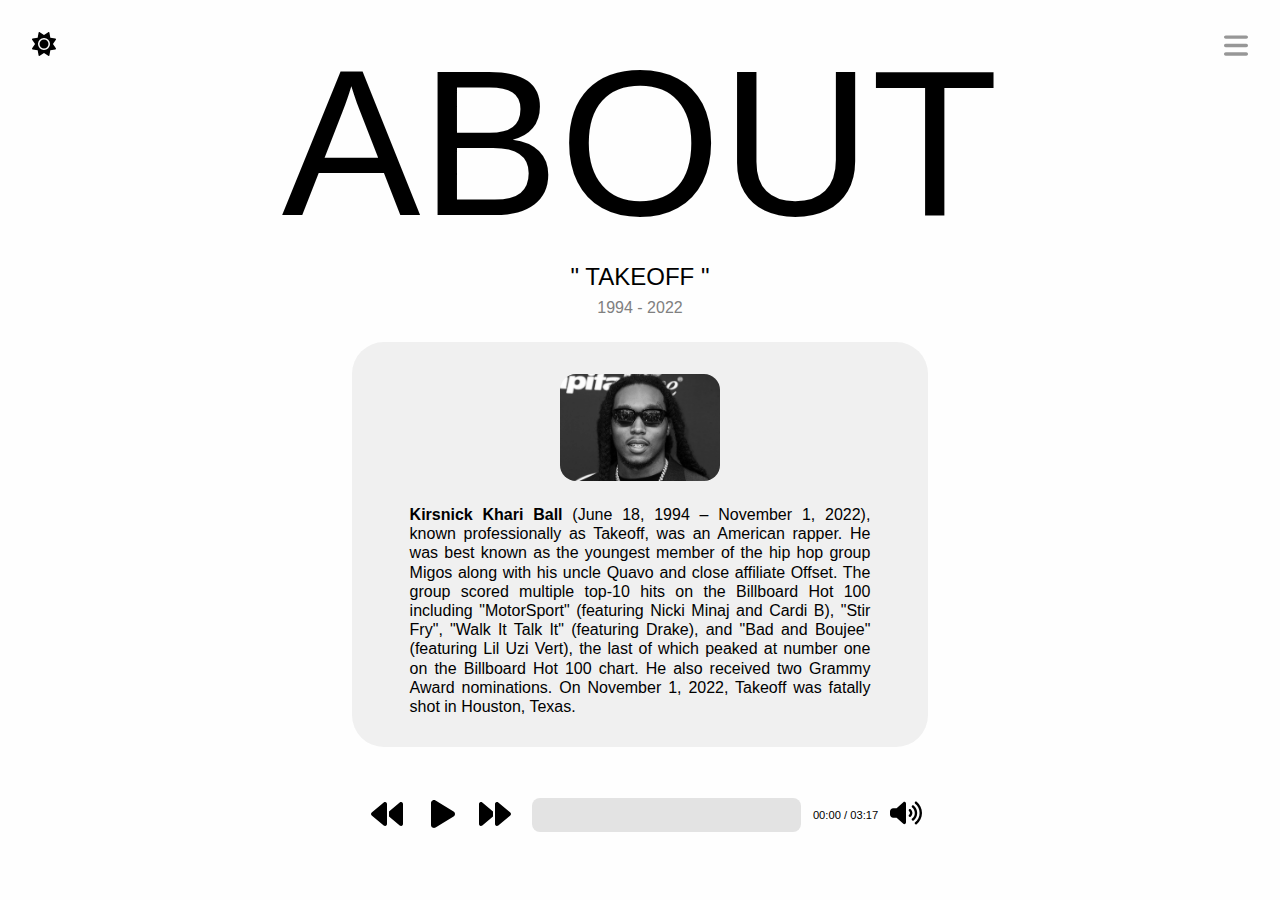
==== about-artist.html @ b3fb80c7 "About Page 90perc done!" ====
<!DOCTYPE html>
<html lang="en">
<head>
    <meta charset="UTF-8">
    <meta name="viewport" content="width=device-width, initial-scale=1.0">
    <title>TAKEOFF</title>
    <link rel="stylesheet" href="css/main.css">
    <link rel="icon" href="images/rocket-solid.svg">
</head>
<body>
    <div id="overlay">

        <div id="close">
            <img id="close-black" src="images/xmark-solid.svg" alt="">
            <img id="close-white" src="images/xmark-solid-white.svg" alt="" style="display: none;">
        </div>

        <div id="navigate">
            
            <ul>
                <a href="index.html"><li>HOME</li></a>
                <a href="about-artist.html"><li>ABOUT ARTIST</li></a>
                <li>RELATED ARTISTS</li>
                <li>MUSIC VIDEOS</li>
                <li>ALBUMS</li>
                
            </ul>
            <div id="icons">
                <img id="instagram-black" src="images/instagram.svg" alt="">
                <img id="instagram-white" src="images/instagram-white.svg" alt="" style="display: none;">
                <img id="twitter-black" src="images/x-twitter.svg" alt="">
                <img id="twitter-white" src="images/x-twitter-white.svg" alt="" style="display: none;">
                <img id="youtube-black" src="images/youtube.svg" alt="">
                <img id="youtube-white" src="images/youtube-white.svg" alt="" style="display: none;">
            </div>
        </div>


    </div>
    <div id="container">


    <div class="conditions">
        <div id="night-day">
            <img src="images/sun-solid.svg" alt="">
        </div>
    

        <div id="menu">
            <img id="menu-black" src="images/bars-solid.svg" alt="">
            <img id="menu-white" src="images/bars-solid-white.svg" alt="" style="display: none;">
        </div>

</div>

    <nav>
        
    <header>ABOUT</header>
    <p class="songName" >" TAKEOFF "</p>
    <p style="font-size: 1rem; padding-top: 0.5rem; color: gray;" >1994 - 2022</p>
</nav>

    <main>
        <div id="content-about">
    <div id="top-content">
        <img src="images/take.png" alt="">
        <p> <strong>Kirsnick Khari Ball</strong> (June 18, 1994 – November 1, 2022), known professionally as Takeoff, was an American rapper. He was best known as the youngest member 
            of the hip hop group Migos along with his uncle Quavo and close affiliate Offset. The group scored multiple top-10 hits on the Billboard Hot 100 including "MotorSport" (featuring Nicki Minaj and Cardi B), "Stir Fry", "Walk It Talk It" (featuring Drake), and "Bad and Boujee" (featuring Lil Uzi Vert), the last of which peaked at number one on the Billboard Hot 100 chart. He also received two Grammy Award nominations. On November 1, 2022, Takeoff was fatally shot in Houston, Texas.</p>
    </div>
        </div>
        <div id="playstore">
            <img id="backwards" src="images/backward-solid.svg" alt="">
            <img id="playbutton" src="images/play-solid.svg" alt="">
            <img id="fastforward" src="images/forward-solid.svg" alt="">
            <span id="trackLength">
                <div id="progressBar"></div>
            </span>
            <span id="time">00:00 / 03:17</span>
            <audio id="audio" src="audio/Takeoff-Casper-(HiphopKit.com).mp3"></audio>

            <div id="volume-control">
            <img id="volume-icon" class="volume-icon" src="images/volume-high-solid.svg" alt="Volume">
            <img id="mute-icon"  class="volume-icon" src="images/volume-xmark-solid.svg" alt="Mute" style="display: none;">
            <img id="volume-icon-white" class="volume-icon-white" src="images/volume-high-solid-white.svg" alt="Volume" style="display: none;">
            <img id="mute-icon-white"  class="volume-icon-white" src="images/volume-xmark-solid-white.svg" alt="Mute" style="display: none;">
            
            <input type="range" id="volume" name="volume" min="0" max="1" step="0.01" class="vertical-volume" style="display: none;">
            </div>
        </div>

    </div>
       
        <!--         <div id="tracklist">
        <ul>
            <li>
                <img src="images/play-solid.svg" alt="">
            </li>
        
        </ul>
            <div id="nowPlaying">
                <p>Playing</p>
            </div>
            <ul>
                <h3>TRACKLIST</h3>
                <li>1</li>
                <li>2</li>
                <li>3</li>
                <li>4</li>
                <li>5</li>
                <li>6</li>
                <li>7</li>
                <li>8</li>
                <li>9</li>
                <li>10</li>
            </ul>
        </div>
         -->

    </main>

</div>
</body>
<script src="js/main.js" ></script>
</html>
---- css/main.css ----
body {
    background-color: #fefefe;
    font-family: Helvetica,  Arial,  sans-serif;
    margin: 0;
    padding: 0;
}

#overlay {
   visibility: hidden;
    position: fixed;
    
    width: 100%;
    height: 100%;
    top: 0;
    left: 0;
    right: 0;
    bottom: 0;
    background-color: rgba(255, 255, 255, 0.9);
    z-index: 1000;
}


#overlay #close img {
    width: 1.5rem;
    position: absolute;
    right: 0;
    padding: 2rem;
    cursor: pointer;
}

#navigate {
    
    width: 70%;
    height: 100%;
    margin: 15rem auto;
    
}

#navigate ul {
    list-style: none;
    font-size: 3rem;    
    text-align: center;
    line-height: 5rem;
    cursor: pointer;
}

#navigate ul li:hover {
    font-weight: bold;
}

#navigate ul a {
    text-decoration: none;
    color: #000
}

#icons {
    width: 20%;
    display: flex;
    justify-content: space-between;
    margin: 0 auto;
    padding-left: 2rem;
}


#icons img {
    width: 2rem;
    padding: 0 1rem;
}


nav {
    text-align: center;
}

nav p {
    font-size: 1.5rem;
    padding: 0;
    margin: 0;
}

header {
    font-size: 13rem;
    padding: 0;
    margin: 0;
    text-align: center;
}

main {
    display: grid;
    place-items: center;
    width: 60vw;
    height: 60vh;
    margin: auto auto;
    
    
}

#content {
    background-color: #000;
    color: #fff;
    display: grid;
    place-items: center;
    height: 45vh;
    width: 45vw;
    overflow: hidden;
    border-radius: 2rem;
    
}




#content h1 {
    padding: 0;
    margin: 0;
}

#content {
    background-image: url(../images/takeoffobit.jpg.webp);
    background-size: cover;
}


#content-about {
    background-color: #f0f0f0;
    color: #fff;
    
    height: 45vh;
    width: 45vw;
    overflow: hidden;
    border-radius: 2rem;
    
}

#content-about.new-bg {
    background-color: #242424; /* replace with the new color you want */
}

#top-content {
    display: grid;
    place-items: center;
   width: 80%;
   margin: 0 auto;
   color: #000;
   padding: 2rem 0;
   text-align: justify;
   line-height: 1.2rem;
}


#top-content img {
  
    width: 10rem;
    border-radius: 1rem;
    
}

#top-content p {
    padding: 0.5rem 0;
}



#top-content.new-color {
    color: #fff; /* replace with the new color you want */
}

main ul {

    list-style: none;
    margin: 0;
    position: absolute;
    right: 0;
    top: 45%;
    padding: 0 2rem;
    
}

main ul img {
    width: 2rem;
}

#tracklist ul {
    position: absolute;
    left: 0;
    top: 45%;
}

#tracklist ul h3 {
    padding: 0;
    margin: 0;
}


#tracklist ul li {
    color: gray;
}

#playstore {
    width: 70%;
    display: grid;
    grid-template-columns: 10% 10% 10% 50% 15% 5%;

}

#playstore img {
    width: 2rem;
    cursor: pointer;
}

#playstore img:nth-child(2) {
    height: 2rem;
    padding: 0 0.1rem;
}

#playstore #trackLength {
    background-color: #e3e3e3;
    border-radius: 0.5rem;
    overflow: hidden;

}

#playstore #progressBar {
    background-color: #b3b3b3;
    height: 100%;
    width: 0;
    
}

#playstore  #time {
    
    display: grid;
    place-items: center;
    font-size: 0.7rem;
    padding-left: 0.5rem;
   
}

.conditions {
    height: 1.5rem;
    display: flex;
    
}






#night-day img {
   height: 1.5rem;
    padding: 2rem;
    justify-content: start;
    cursor: pointer;
    opacity: 0.4;   
    
}

#night-day img:hover {
    opacity: 1;
}

#menu {
    position: absolute;
    right: 0;
    padding: 2rem;
}

#menu img {
    width: 1.5rem;
    justify-content: flex-end;
    opacity: 0.4;
    cursor: pointer;
}

#menu img:hover {
    opacity: 1;
}


.vertical-volume::-webkit-slider-thumb {
    -webkit-appearance: none;
    border: none;
    height: 10px !important;
    width: 10px !important;
    border-radius: 50%;
    background: grey;
}

.vertical-volume::-moz-range-thumb {
    border: none;
    height: 10px !important;
    width: 10px !important;
    border-radius: 50%;
    background: grey;
}

.volume-icon {
    height: 30px; /* Set the height as per your requirement */
    width: auto; /* This will maintain the aspect ratio of the image */ 
}


#volume-control {
    padding-left: 0.5rem;
}
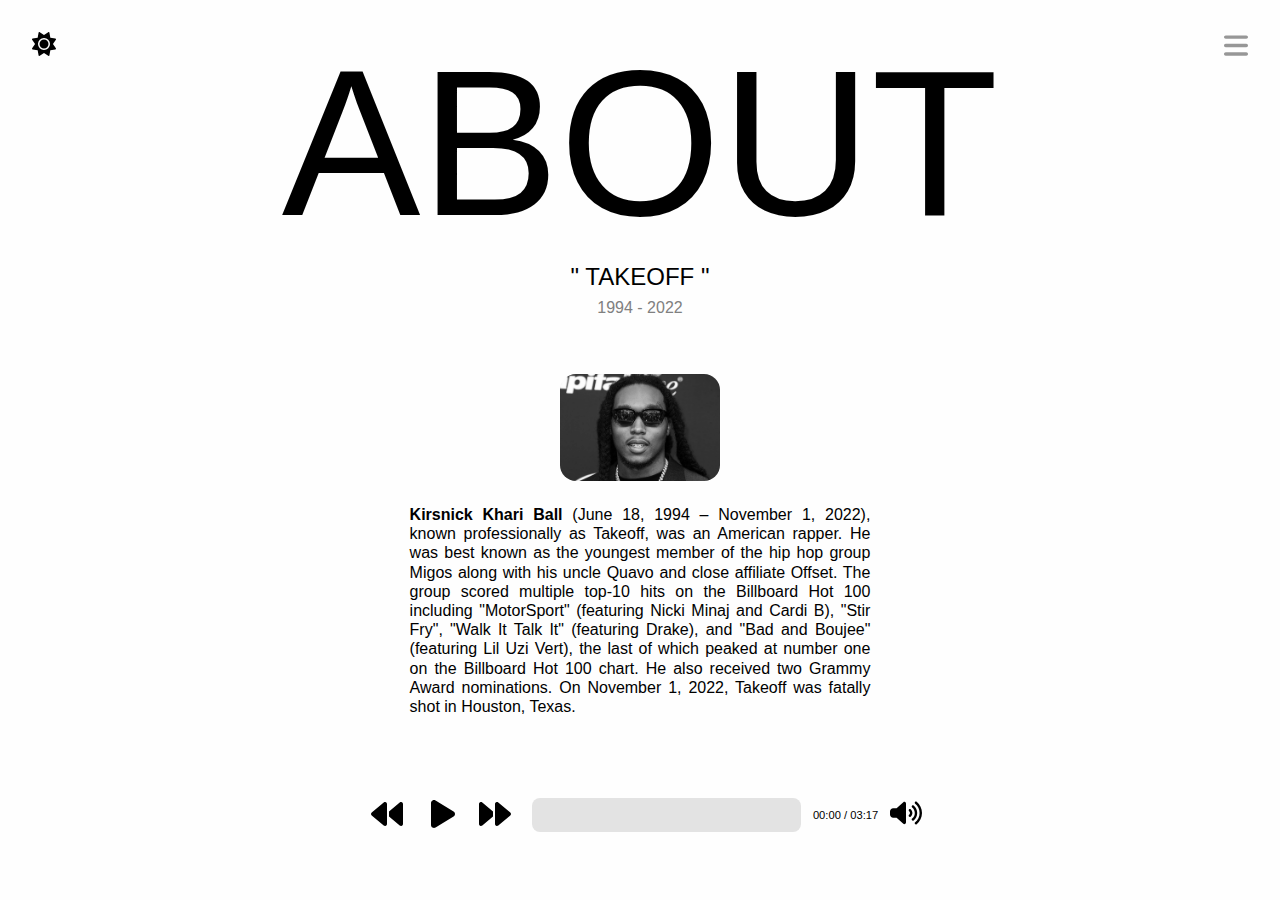
==== commit fd291e01: "scrollbar fixed" ====
--- a/about-artist.html
+++ b/about-artist.html
@@ -20,7 +20,7 @@
             <ul>
                 <a href="index.html"><li>HOME</li></a>
                 <a href="about-artist.html"><li>ABOUT ARTIST</li></a>
-                <li>RELATED ARTISTS</li>
+               <a href="related-artists.html"> <li>RELATED ARTISTS</li></a>
                 <li>MUSIC VIDEOS</li>
                 <li>ALBUMS</li>
                 
@@ -64,8 +64,10 @@
         <div id="content-about">
     <div id="top-content">
         <img src="images/take.png" alt="">
-        <p> <strong>Kirsnick Khari Ball</strong> (June 18, 1994 – November 1, 2022), known professionally as Takeoff, was an American rapper. He was best known as the youngest member 
-            of the hip hop group Migos along with his uncle Quavo and close affiliate Offset. The group scored multiple top-10 hits on the Billboard Hot 100 including "MotorSport" (featuring Nicki Minaj and Cardi B), "Stir Fry", "Walk It Talk It" (featuring Drake), and "Bad and Boujee" (featuring Lil Uzi Vert), the last of which peaked at number one on the Billboard Hot 100 chart. He also received two Grammy Award nominations. On November 1, 2022, Takeoff was fatally shot in Houston, Texas.</p>
+        <p><strong>Kirsnick Khari Ball</strong> (June 18, 1994 – November 1, 2022), known professionally as Takeoff, was an American rapper. He was best known as the youngest member of the hip hop group Migos along with his uncle Quavo and close affiliate Offset. The group scored multiple top-10 hits on the Billboard Hot 100 including "MotorSport" (featuring Nicki Minaj and Cardi B), "Stir Fry", "Walk It Talk It" (featuring Drake), and "Bad and Boujee" (featuring Lil Uzi Vert), the last of which peaked at number one on the Billboard Hot 100 chart. He also received two Grammy Award nominations. On November 1, 2022, Takeoff was fatally shot in Houston, Texas.</p>
+        <p><strong>Early life</strong> Kirsnick Khari Ball was born on June 18, 1994, in Lawrenceville, Georgia, where he was raised by his mother, Titania Davenport, along with family members Quavo and Offset. He started making beats and developing rhythms in the seventh grade, but did not start recording music professionally until 2011, when he released the mixtape Juug Season with Quavo and Offset in August of that year as part of the hip hop trio Migos.</p>
+        <p><strong>Career</strong> Along with family members Quavo and Offset, Takeoff began rapping in 2008. The group initially performed under the stage name Polo Club, but eventually changed their name to Migos. The group released their first full-length project, a mixtape titled Juug Season, on August 25, 2011. They followed with the mixtape No Label, on June 1, 2012. Migos initially rose to prominence after the release of their single "Versace", in 2013. The song was remixed by Canadian rapper Drake and peaked at number 99 on the Billboard Hot 100 chart and number 31 on the Hot R&B/Hip-Hop Songs chart. Their debut studio album, Yung Rich Nation, was released on July 31, 2015, and featured guest appearances from Chris Brown and Young Thug, and production from Zaytoven and Murda Beatz. The album peaked at number 17 on the Billboard 200.</p>
+        <p><strong>Legacy</strong> Takeoff's contributions to the music industry have left a lasting impact. His unique style and flow have influenced many upcoming artists. Despite his untimely death, his music continues to inspire and entertain fans around the world. The legacy of Takeoff and Migos remains strong, with their songs still being celebrated and enjoyed by many.</p>
     </div>
         </div>
         <div id="playstore">
--- a/css/main.css
+++ b/css/main.css
@@ -5,10 +5,15 @@
     padding: 0;
 }
 
+
+body.black-background ul li {
+    color: white;
+}
+
+
 #overlay {
    visibility: hidden;
-    position: fixed;
-    
+    position: fixed; 
     width: 100%;
     height: 100%;
     top: 0;
@@ -104,7 +109,26 @@
     width: 45vw;
     overflow: hidden;
     border-radius: 2rem;
-    
+    background-size: cover;
+    background-position: center;
+    position: relative;
+}
+
+
+#content::before {
+    content: "";
+    position: absolute;
+    top: 0;
+    left: 100%;
+    width: 100%;
+    height: 100%;
+    background-size: cover;
+    background-position: center;
+    transition: left 1s ease-in-out;
+}
+
+#content.slide::before {
+    left: 0;
 }
 
 
@@ -115,28 +139,56 @@
     margin: 0;
 }
 
-#content {
-    background-image: url(../images/takeoffobit.jpg.webp);
-    background-size: cover;
-}
+
 
 
 #content-about {
-    background-color: #f0f0f0;
-    color: #fff;
-    
+    overflow-y: auto;
     height: 45vh;
     width: 45vw;
-    overflow: hidden;
+   
     border-radius: 2rem;
     
 }
 
-#content-about.new-bg {
-    background-color: #242424; /* replace with the new color you want */
-}
-
-#top-content {
+
+#content-about::-webkit-scrollbar {
+    width: 12px;
+}
+
+#content-about::-webkit-scrollbar-track {
+    background: #f0f0f0;
+}
+
+#content-about::-webkit-scrollbar-thumb {
+    background: #888;
+    border-radius: 6px;
+}
+
+#content-about::-webkit-scrollbar-thumb:hover {
+    background: #555;
+}
+
+/* Scrollbar styles for dark background */
+body.black-background #content-about::-webkit-scrollbar {
+    width: 12px;
+}
+
+body.black-background #content-about::-webkit-scrollbar-track {
+    background: #333;
+}
+
+body.black-background #content-about::-webkit-scrollbar-thumb {
+    background: #ccc;
+    border-radius: 6px;
+}
+
+body.black-background #content-about::-webkit-scrollbar-thumb:hover {
+    background: #fff;
+}
+
+
+#top-content, #top-content-related {
     display: grid;
     place-items: center;
    width: 80%;
@@ -148,13 +200,56 @@
 }
 
 
-#top-content img {
+#top-content-related {
+    display: grid;
+    grid-template-columns: repeat(3, 1fr);
+    padding: 2rem 0;
+    width: 92%;
+    text-align: center;
+    place-items: center;
+    
+}
+
+#top-content-related p{
+    padding: 0;
+    margin: 0;
+    font-size: 0.9rem;
+
+}
+
+#top-content-related h4 {
+    padding: 0;
+    margin: 0;
+    padding-top: 1rem;
+}
+
+#top-content img, #top-content-related img{
+  
+    transition: transform 1s ease-in-out;
+    cursor: pointer;
+
+    
+}
+
+#top-content-related img {
+    margin-top: 1rem;
+}
+
+#top-content img, #top-content-related img{
   
     width: 10rem;
     border-radius: 1rem;
     
 }
 
+
+
+#top-content-related img:hover {
+    transform: scale(1.1);
+    transition: transform 1s ease-in-out;
+}
+
+
 #top-content p {
     padding: 0.5rem 0;
 }
@@ -163,6 +258,14 @@
 
 #top-content.new-color {
     color: #fff; /* replace with the new color you want */
+}
+
+#top-content-related #bottom-artists {
+    display: grid;
+    grid-template-columns: repeat(3, 1fr);
+    padding: 2rem 0;
+    width: 92%;
+    text-align: center;
 }
 
 main ul {
